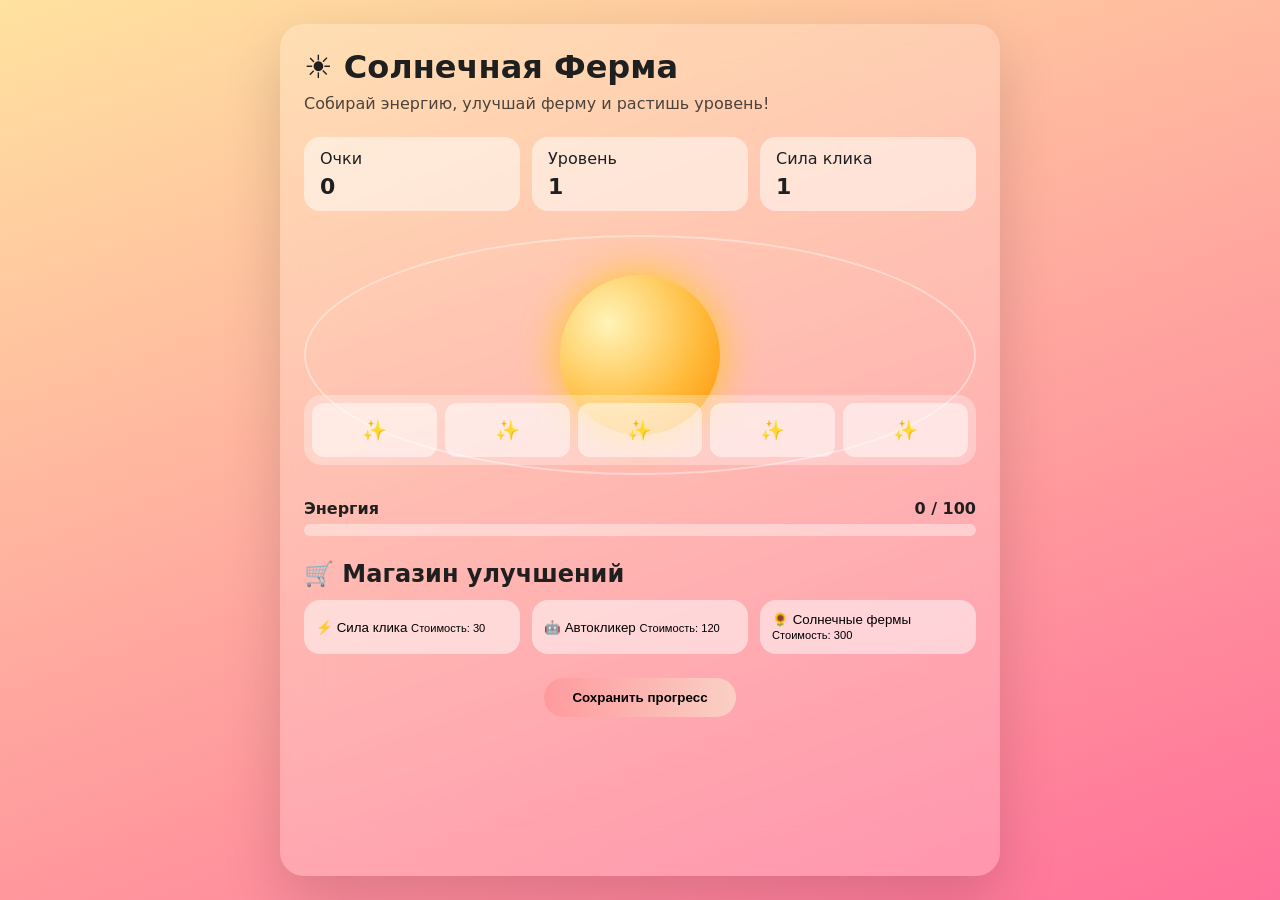
==== mini_app/index.html @ 6c40cb00 "Add Solar Farm bot with weather and mini app" ====
<!DOCTYPE html>
<html lang="ru">
  <head>
    <meta charset="UTF-8" />
    <meta name="viewport" content="width=device-width, initial-scale=1.0" />
    <title>Солнечная Ферма</title>
    <link rel="stylesheet" href="styles.css" />
  </head>
  <body>
    <div class="app">
      <header class="hero">
        <h1>☀️ Солнечная Ферма</h1>
        <p>Собирай энергию, улучшай ферму и растишь уровень!</p>
      </header>

      <section class="stats">
        <div class="stat-card">
          <span class="label">Очки</span>
          <span id="points" class="value">0</span>
        </div>
        <div class="stat-card">
          <span class="label">Уровень</span>
          <span id="level" class="value">1</span>
        </div>
        <div class="stat-card">
          <span class="label">Сила клика</span>
          <span id="power" class="value">1</span>
        </div>
      </section>

      <section class="sun-area">
        <div id="sun" class="sun"></div>
        <div class="flare"></div>
        <div class="farm-background" id="farmBackground"></div>
      </section>

      <section class="progress">
        <div class="progress-header">
          <span>Энергия</span>
          <span id="xpLabel">0 / 100</span>
        </div>
        <div class="progress-bar">
          <div id="xpBar" class="progress-fill"></div>
        </div>
      </section>

      <section class="shop">
        <h2>🛒 Магазин улучшений</h2>
        <div class="shop-grid">
          <button class="shop-item" id="buyPower">
            <span>⚡️ Сила клика</span>
            <small id="powerCost">Стоимость: 30</small>
          </button>
          <button class="shop-item" id="buyAuto">
            <span>🤖 Автокликер</span>
            <small id="autoCost">Стоимость: 120</small>
          </button>
          <button class="shop-item" id="buyFarm">
            <span>🌻 Солнечные фермы</span>
            <small id="farmCost">Стоимость: 300</small>
          </button>
        </div>
      </section>

      <section class="actions">
        <button id="saveBtn" class="primary">Сохранить прогресс</button>
      </section>
    </div>

    <script src="https://telegram.org/js/telegram-web-app.js"></script>
    <script src="app.js"></script>
  </body>
</html>
---- mini_app/styles.css ----
:root {
  color-scheme: light dark;
  font-family: "Inter", "SF Pro Text", system-ui, sans-serif;
}

* {
  box-sizing: border-box;
  margin: 0;
  padding: 0;
}

body {
  min-height: 100vh;
  background: linear-gradient(160deg, #ffe29f, #ffa99f, #ff719a);
  color: #1f1f1f;
  display: flex;
  justify-content: center;
  padding: 24px;
}

body.dark {
  background: linear-gradient(160deg, #101728, #1b2a4b, #2e3c63);
  color: #f6f6f6;
}

.app {
  width: min(720px, 100%);
  background: rgba(255, 255, 255, 0.2);
  border-radius: 24px;
  backdrop-filter: blur(20px);
  padding: 24px;
  display: flex;
  flex-direction: column;
  gap: 24px;
  box-shadow: 0 24px 60px rgba(0, 0, 0, 0.15);
}

body.dark .app {
  background: rgba(16, 24, 39, 0.65);
}

.hero h1 {
  font-size: 32px;
  margin-bottom: 8px;
}

.hero p {
  opacity: 0.8;
}

.stats {
  display: grid;
  grid-template-columns: repeat(auto-fit, minmax(160px, 1fr));
  gap: 12px;
}

.stat-card {
  padding: 12px 16px;
  border-radius: 16px;
  background: rgba(255, 255, 255, 0.5);
  display: flex;
  flex-direction: column;
  gap: 6px;
}

body.dark .stat-card {
  background: rgba(15, 23, 42, 0.7);
}

.value {
  font-size: 22px;
  font-weight: 700;
}

.sun-area {
  position: relative;
  height: 240px;
  display: flex;
  align-items: center;
  justify-content: center;
}

.sun {
  width: 160px;
  height: 160px;
  border-radius: 50%;
  background: radial-gradient(circle at 30% 30%, #fff4b8, #ffb938 60%, #ff8c00);
  box-shadow: 0 0 40px rgba(255, 200, 0, 0.8);
  cursor: pointer;
  position: relative;
  animation: float 4s ease-in-out infinite;
  transition: transform 0.2s ease;
}

.sun.pulse {
  transform: scale(1.05);
}

.flare {
  position: absolute;
  inset: 0;
  border-radius: 50%;
  border: 2px solid rgba(255, 255, 255, 0.4);
  animation: rotate 12s linear infinite;
}

.farm-background {
  position: absolute;
  bottom: 10px;
  width: 100%;
  height: 70px;
  background: rgba(255, 255, 255, 0.3);
  border-radius: 18px;
  display: flex;
  gap: 8px;
  padding: 8px;
  overflow: hidden;
}

.farm-background span {
  flex: 1;
  background: rgba(255, 255, 255, 0.5);
  border-radius: 12px;
  display: flex;
  align-items: center;
  justify-content: center;
  font-size: 20px;
}

body.dark .farm-background {
  background: rgba(15, 23, 42, 0.6);
}

.progress-header {
  display: flex;
  justify-content: space-between;
  margin-bottom: 6px;
  font-weight: 600;
}

.progress-bar {
  height: 12px;
  background: rgba(255, 255, 255, 0.4);
  border-radius: 999px;
  overflow: hidden;
}

.progress-fill {
  height: 100%;
  width: 0%;
  background: linear-gradient(90deg, #ffb347, #ffcc33);
  transition: width 0.3s ease;
}

.shop h2 {
  margin-bottom: 12px;
}

.shop-grid {
  display: grid;
  grid-template-columns: repeat(auto-fit, minmax(200px, 1fr));
  gap: 12px;
}

.shop-item {
  background: rgba(255, 255, 255, 0.5);
  border: none;
  border-radius: 16px;
  padding: 12px;
  text-align: left;
  cursor: pointer;
  transition: transform 0.2s ease, box-shadow 0.2s ease;
}

.shop-item:hover {
  transform: translateY(-2px);
  box-shadow: 0 12px 24px rgba(0, 0, 0, 0.12);
}

body.dark .shop-item {
  background: rgba(15, 23, 42, 0.7);
  color: #f8fafc;
}

.actions {
  display: flex;
  justify-content: center;
}

.primary {
  background: linear-gradient(90deg, #ff9a9e, #fad0c4);
  border: none;
  padding: 12px 28px;
  border-radius: 999px;
  font-weight: 700;
  cursor: pointer;
}

.click-float {
  position: absolute;
  font-weight: 700;
  color: #ff8c00;
  animation: float-up 1s ease forwards;
}

body.dark .click-float {
  color: #ffd166;
}

@keyframes float {
  0%,
  100% {
    transform: translateY(0);
  }
  50% {
    transform: translateY(-8px);
  }
}

@keyframes rotate {
  from {
    transform: rotate(0deg);
  }
  to {
    transform: rotate(360deg);
  }
}

@keyframes float-up {
  from {
    transform: translateY(0);
    opacity: 1;
  }
  to {
    transform: translateY(-60px);
    opacity: 0;
  }
}

@media (max-width: 540px) {
  .sun-area {
    height: 200px;
  }

  .sun {
    width: 130px;
    height: 130px;
  }
}
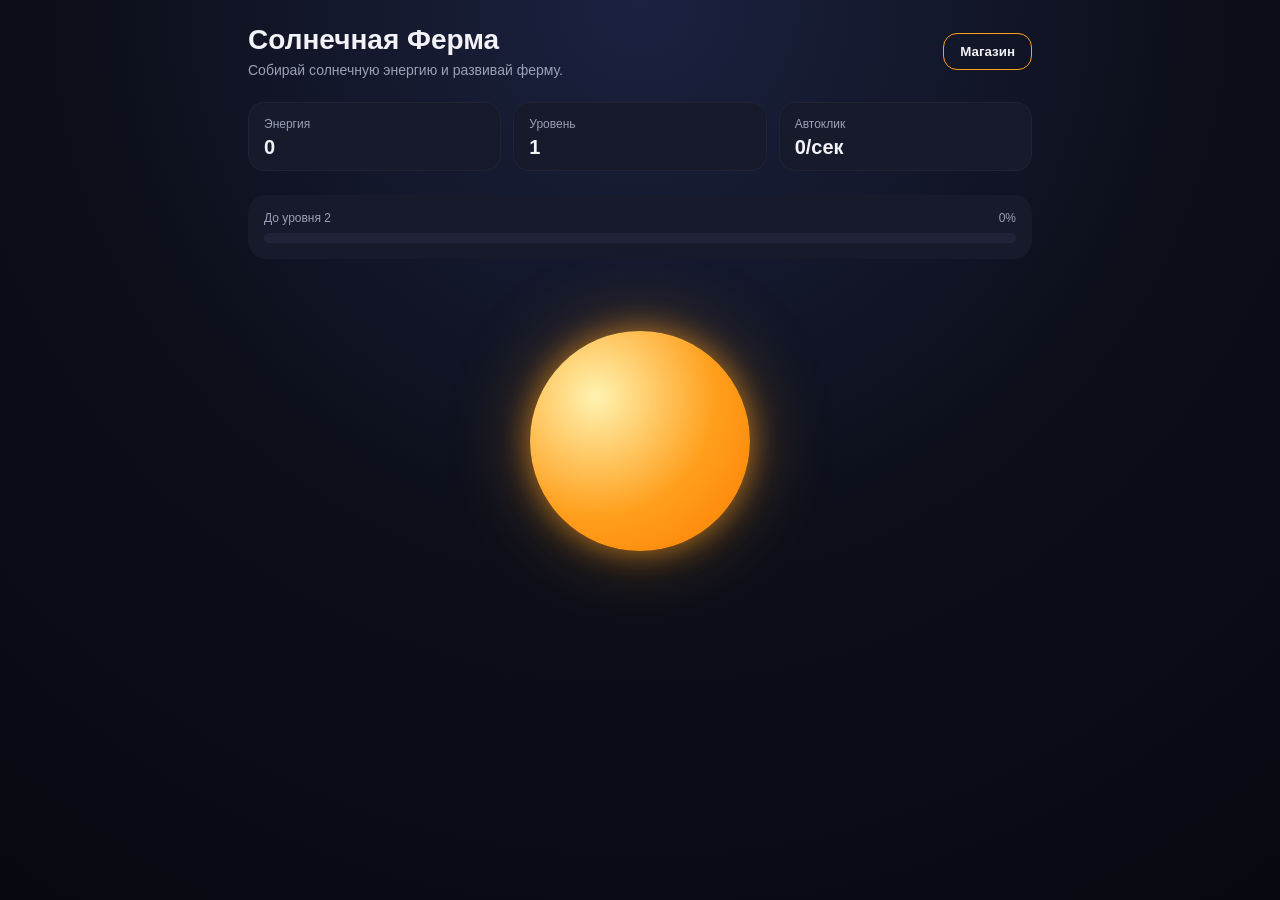
==== commit b38529fa: "Create solar farm bot and mini app" ====
--- a/mini_app/index.html
+++ b/mini_app/index.html
@@ -1,73 +1,81 @@
 <!DOCTYPE html>
 <html lang="ru">
-  <head>
-    <meta charset="UTF-8" />
-    <meta name="viewport" content="width=device-width, initial-scale=1.0" />
-    <title>Солнечная Ферма</title>
-    <link rel="stylesheet" href="styles.css" />
-  </head>
-  <body>
-    <div class="app">
-      <header class="hero">
-        <h1>☀️ Солнечная Ферма</h1>
-        <p>Собирай энергию, улучшай ферму и растишь уровень!</p>
-      </header>
+<head>
+  <meta charset="UTF-8" />
+  <meta name="viewport" content="width=device-width, initial-scale=1.0" />
+  <title>Солнечная Ферма</title>
+  <link rel="stylesheet" href="style.css" />
+</head>
+<body>
+  <div class="app">
+    <header class="app__header">
+      <div>
+        <h1>Солнечная Ферма</h1>
+        <p>Собирай солнечную энергию и развивай ферму.</p>
+      </div>
+      <button class="btn btn--ghost" id="toggle-shop">Магазин</button>
+    </header>
 
-      <section class="stats">
-        <div class="stat-card">
-          <span class="label">Очки</span>
-          <span id="points" class="value">0</span>
+    <section class="stats">
+      <div class="stat">
+        <span class="label">Энергия</span>
+        <span class="value" id="energy">0</span>
+      </div>
+      <div class="stat">
+        <span class="label">Уровень</span>
+        <span class="value" id="level">1</span>
+      </div>
+      <div class="stat">
+        <span class="label">Автоклик</span>
+        <span class="value" id="auto">0/сек</span>
+      </div>
+    </section>
+
+    <section class="progress">
+      <div class="progress__info">
+        <span id="level-label">До уровня 2</span>
+        <span id="progress-value">0%</span>
+      </div>
+      <div class="progress__bar">
+        <div class="progress__fill" id="progress-fill"></div>
+      </div>
+    </section>
+
+    <main class="game">
+      <div class="sun-wrapper" id="sun-wrapper">
+        <button class="sun" id="sun" aria-label="Солнце"></button>
+      </div>
+      <div class="floating" id="floating"></div>
+    </main>
+
+    <section class="shop" id="shop">
+      <h2>Улучшения</h2>
+      <div class="shop__list">
+        <div class="shop__item">
+          <div>
+            <h3>Усиление клика</h3>
+            <p>+1 к силе каждого клика.</p>
+          </div>
+          <button class="btn" data-upgrade="click">Купить (<span id="cost-click">10</span>)</button>
         </div>
-        <div class="stat-card">
-          <span class="label">Уровень</span>
-          <span id="level" class="value">1</span>
+        <div class="shop__item">
+          <div>
+            <h3>Автокликер</h3>
+            <p>+1 энергия в секунду.</p>
+          </div>
+          <button class="btn" data-upgrade="auto">Купить (<span id="cost-auto">25</span>)</button>
         </div>
-        <div class="stat-card">
-          <span class="label">Сила клика</span>
-          <span id="power" class="value">1</span>
+        <div class="shop__item">
+          <div>
+            <h3>Солнечная ферма</h3>
+            <p>+3 энергии в секунду и новый фон.</p>
+          </div>
+          <button class="btn" data-upgrade="farm">Купить (<span id="cost-farm">100</span>)</button>
         </div>
-      </section>
+      </div>
+    </section>
+  </div>
 
-      <section class="sun-area">
-        <div id="sun" class="sun"></div>
-        <div class="flare"></div>
-        <div class="farm-background" id="farmBackground"></div>
-      </section>
-
-      <section class="progress">
-        <div class="progress-header">
-          <span>Энергия</span>
-          <span id="xpLabel">0 / 100</span>
-        </div>
-        <div class="progress-bar">
-          <div id="xpBar" class="progress-fill"></div>
-        </div>
-      </section>
-
-      <section class="shop">
-        <h2>🛒 Магазин улучшений</h2>
-        <div class="shop-grid">
-          <button class="shop-item" id="buyPower">
-            <span>⚡️ Сила клика</span>
-            <small id="powerCost">Стоимость: 30</small>
-          </button>
-          <button class="shop-item" id="buyAuto">
-            <span>🤖 Автокликер</span>
-            <small id="autoCost">Стоимость: 120</small>
-          </button>
-          <button class="shop-item" id="buyFarm">
-            <span>🌻 Солнечные фермы</span>
-            <small id="farmCost">Стоимость: 300</small>
-          </button>
-        </div>
-      </section>
-
-      <section class="actions">
-        <button id="saveBtn" class="primary">Сохранить прогресс</button>
-      </section>
-    </div>
-
-    <script src="https://telegram.org/js/telegram-web-app.js"></script>
-    <script src="app.js"></script>
-  </body>
+  <script src="script.js"></script>
+</body>
 </html>
--- a/mini_app/style.css
+++ b/mini_app/style.css
@@ -0,0 +1,254 @@
+:root {
+  color-scheme: dark;
+  font-family: "Inter", "Segoe UI", sans-serif;
+  --bg: #0c0f1a;
+  --card: #161a2b;
+  --accent: #ff9f1c;
+  --accent-soft: rgba(255, 159, 28, 0.2);
+  --text: #f2f2f7;
+  --muted: #9aa0b5;
+}
+
+* {
+  box-sizing: border-box;
+  margin: 0;
+  padding: 0;
+}
+
+body {
+  background: radial-gradient(circle at top, #1b2240 0%, #0c0f1a 50%, #070911 100%);
+  color: var(--text);
+  min-height: 100vh;
+}
+
+.app {
+  max-width: 820px;
+  margin: 0 auto;
+  padding: 24px 18px 40px;
+  display: flex;
+  flex-direction: column;
+  gap: 24px;
+}
+
+.app__header {
+  display: flex;
+  justify-content: space-between;
+  align-items: center;
+  gap: 16px;
+}
+
+.app__header h1 {
+  font-size: 28px;
+  margin-bottom: 6px;
+}
+
+.app__header p {
+  color: var(--muted);
+  font-size: 14px;
+}
+
+.btn {
+  background: var(--accent);
+  color: #1a1200;
+  border: none;
+  border-radius: 14px;
+  padding: 10px 16px;
+  font-weight: 600;
+  cursor: pointer;
+  transition: transform 0.2s ease, box-shadow 0.2s ease;
+  box-shadow: 0 10px 20px rgba(255, 159, 28, 0.25);
+}
+
+.btn:hover {
+  transform: translateY(-1px);
+}
+
+.btn--ghost {
+  background: transparent;
+  color: var(--text);
+  border: 1px solid var(--accent);
+  box-shadow: none;
+}
+
+.stats {
+  display: grid;
+  grid-template-columns: repeat(auto-fit, minmax(150px, 1fr));
+  gap: 12px;
+}
+
+.stat {
+  background: var(--card);
+  border-radius: 16px;
+  padding: 12px 16px;
+  box-shadow: inset 0 0 0 1px rgba(255, 255, 255, 0.04);
+}
+
+.label {
+  color: var(--muted);
+  font-size: 12px;
+}
+
+.value {
+  font-size: 20px;
+  font-weight: 700;
+  margin-top: 4px;
+  display: block;
+}
+
+.progress {
+  background: var(--card);
+  padding: 16px;
+  border-radius: 18px;
+}
+
+.progress__info {
+  display: flex;
+  justify-content: space-between;
+  color: var(--muted);
+  font-size: 12px;
+  margin-bottom: 8px;
+}
+
+.progress__bar {
+  background: #1f2438;
+  border-radius: 999px;
+  height: 10px;
+  overflow: hidden;
+}
+
+.progress__fill {
+  background: linear-gradient(90deg, var(--accent), #ffd166);
+  height: 100%;
+  width: 0%;
+  transition: width 0.3s ease;
+}
+
+.game {
+  position: relative;
+  display: flex;
+  justify-content: center;
+  align-items: center;
+  min-height: 320px;
+}
+
+.sun-wrapper {
+  position: relative;
+}
+
+.sun {
+  width: 220px;
+  height: 220px;
+  border-radius: 50%;
+  border: none;
+  cursor: pointer;
+  background: radial-gradient(circle at 30% 30%, #fff3b0, var(--accent) 55%, #ff7b00 100%);
+  box-shadow: 0 0 30px rgba(255, 159, 28, 0.6), 0 0 80px rgba(255, 159, 28, 0.35);
+  animation: pulse 2.5s ease-in-out infinite;
+  transition: transform 0.15s ease;
+}
+
+.sun:active {
+  transform: scale(0.96);
+}
+
+.sun-wrapper.level-2 .sun {
+  background: radial-gradient(circle at 30% 30%, #fff7cc, #ffd166 55%, #ffae42 100%);
+}
+
+.sun-wrapper.level-3 .sun {
+  background: radial-gradient(circle at 30% 30%, #fff9e6, #ffe66d 55%, #ffb703 100%);
+}
+
+.sun-wrapper.level-4 .sun {
+  background: radial-gradient(circle at 30% 30%, #fefae0, #f4a261 55%, #e76f51 100%);
+}
+
+@keyframes pulse {
+  0%,
+  100% {
+    transform: scale(1);
+  }
+  50% {
+    transform: scale(1.04);
+  }
+}
+
+.floating {
+  position: absolute;
+  top: 50%;
+  left: 50%;
+  pointer-events: none;
+}
+
+.floating span {
+  position: absolute;
+  color: #ffd166;
+  font-weight: 700;
+  animation: float 0.9s ease-out forwards;
+}
+
+@keyframes float {
+  0% {
+    opacity: 1;
+    transform: translate(-50%, -50%) scale(1);
+  }
+  100% {
+    opacity: 0;
+    transform: translate(-50%, -140%) scale(1.4);
+  }
+}
+
+.shop {
+  background: var(--card);
+  border-radius: 20px;
+  padding: 20px;
+  display: none;
+  flex-direction: column;
+  gap: 16px;
+}
+
+.shop.active {
+  display: flex;
+}
+
+.shop__list {
+  display: flex;
+  flex-direction: column;
+  gap: 14px;
+}
+
+.shop__item {
+  display: flex;
+  justify-content: space-between;
+  align-items: center;
+  gap: 16px;
+  background: #1b2034;
+  padding: 16px;
+  border-radius: 16px;
+}
+
+.shop__item h3 {
+  margin-bottom: 6px;
+}
+
+.shop__item p {
+  color: var(--muted);
+  font-size: 13px;
+}
+
+@media (max-width: 600px) {
+  .app__header {
+    flex-direction: column;
+    align-items: flex-start;
+  }
+
+  .sun {
+    width: 180px;
+    height: 180px;
+  }
+
+  .shop__item {
+    flex-direction: column;
+    align-items: flex-start;
+  }
+}
